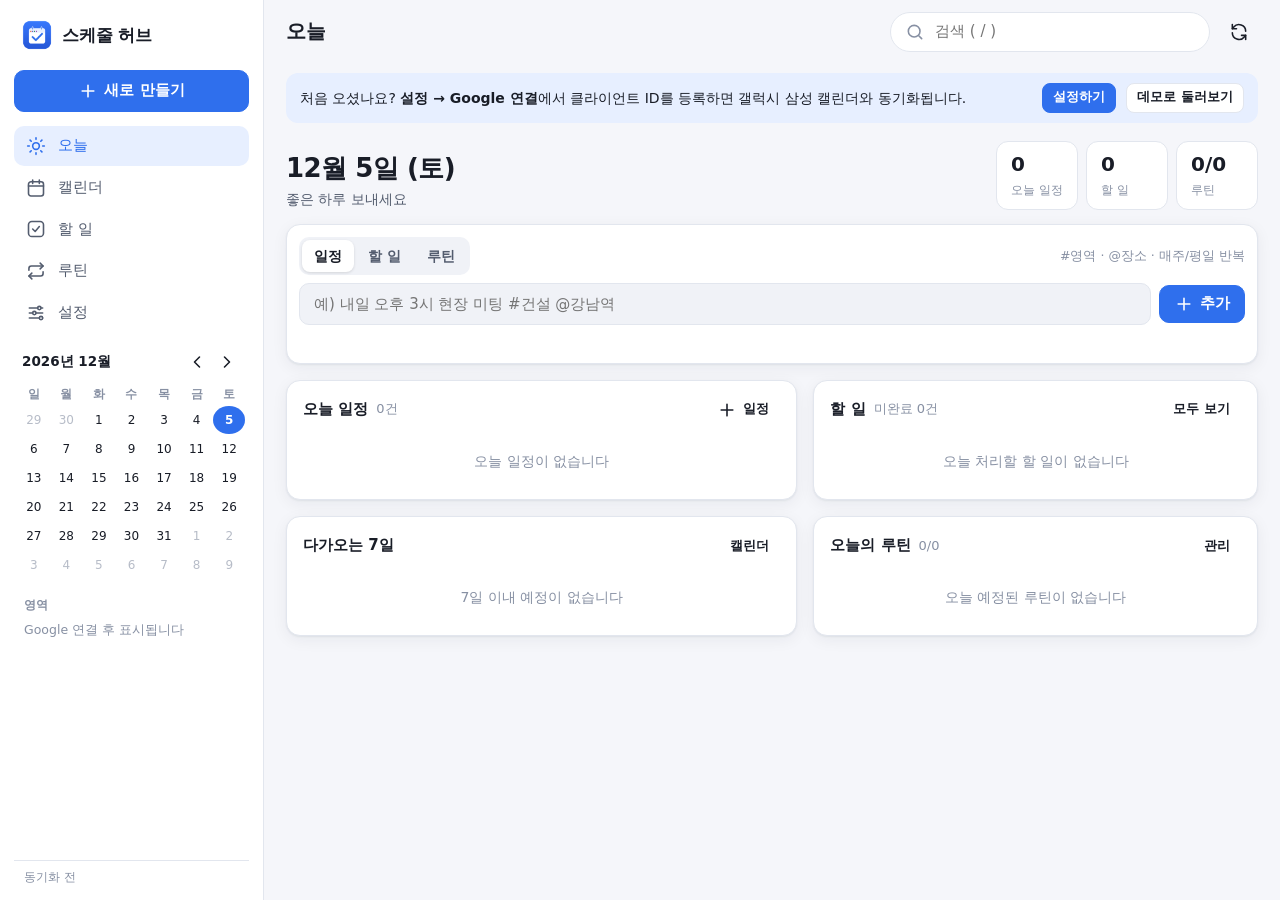
==== index.html @ 9af11b70 "Add files via upload" ====
<!doctype html>
<html lang="ko">
<head>
  <meta charset="utf-8">
  <meta name="viewport" content="width=device-width, initial-scale=1, viewport-fit=cover">
  <title>스케줄 허브</title>
  <meta name="description" content="Google 캘린더·삼성 캘린더와 동기화되는 통합 일정·할 일·루틴 관리 앱">
  <meta name="theme-color" content="#f5f6fa">
  <meta name="mobile-web-app-capable" content="yes">
  <meta name="apple-mobile-web-app-capable" content="yes">
  <meta name="apple-mobile-web-app-title" content="스케줄 허브">
  <link rel="manifest" href="manifest.webmanifest">
  <link rel="icon" type="image/png" sizes="192x192" href="icons/icon-192.png">
  <link rel="apple-touch-icon" href="icons/apple-touch-icon.png">
  <link rel="stylesheet" href="css/app.css">
  <script type="module" src="js/main.js"></script>
</head>
<body>
  <div id="app" aria-busy="true">
    <aside class="sidebar" aria-label="사이드바">
      <div class="brand"><img src="icons/icon-192.png" alt=""><span>스케줄 허브</span></div>
      <button class="btn primary" data-action="new-any" style="width:100%;min-height:42px">
        <svg class="i" viewBox="0 0 24 24" aria-hidden="true"><path d="M12 5v14M5 12h14"/></svg>새로 만들기</button>
      <nav class="nav" aria-label="메뉴"></nav>
      <div class="side-sec mini" id="mini"></div>
      <div class="side-sec"><h4>영역</h4><div class="arealist" id="area-list"></div></div>
      <div class="side-foot" id="side-status"></div>
    </aside>
    <main>
      <header class="topbar">
        <h1 id="page-title">스케줄 허브</h1>
        <span class="grow"></span>
        <label class="search"><svg class="i" viewBox="0 0 24 24" aria-hidden="true"><circle cx="11" cy="11" r="7"/><path d="m20 20-3.5-3.5"/></svg>
          <input id="top-search" type="search" placeholder="검색 ( / )" aria-label="검색"></label>
        <button class="btn ghost icon mobile-only" data-action="search-mobile" aria-label="검색" id="search-m">
          <svg class="i" viewBox="0 0 24 24" aria-hidden="true"><circle cx="11" cy="11" r="7"/><path d="m20 20-3.5-3.5"/></svg></button>
        <button class="btn ghost icon" id="sync-btn" data-action="sync-btn" aria-label="동기화"></button>
      </header>
      <div id="banner" role="status"></div>
      <section id="view" aria-live="polite">
        <div class="empty" style="padding:60px 0">불러오는 중…</div>
      </section>
    </main>
    <nav class="tabbar" aria-label="하단 메뉴"></nav>
    <button class="fab" id="fab" data-action="fab" aria-label="새로 만들기">
      <svg class="i" viewBox="0 0 24 24" aria-hidden="true"><path d="M12 5v14M5 12h14"/></svg></button>
  </div>
  <div id="modal-root"></div>
  <div id="toast-root" aria-live="assertive"></div>
  <noscript>이 앱은 JavaScript가 필요합니다.</noscript>
</body>
</html>
---- css/app.css ----
/* ───────── 스케줄 허브 — 디자인 토큰 ───────── */
:root {
  --bg: #f5f6fa;
  --surface: #ffffff;
  --surface-2: #f0f2f7;
  --surface-3: #e7eaf2;
  --text: #191d27;
  --text-2: #535c6e;
  --text-3: #8790a3;
  --line: #e2e6ee;
  --brand: #2f6fed;
  --brand-ink: #ffffff;
  --brand-weak: #e7efff;
  --danger: #d93025;
  --danger-weak: #fde8e6;
  --ok: #188038;
  --ok-weak: #e3f4e8;
  --warn: #c26401;
  --shadow: 0 1px 2px rgba(20, 28, 45, 0.06), 0 4px 16px rgba(20, 28, 45, 0.06);
  --shadow-lg: 0 10px 40px rgba(20, 28, 45, 0.18);
  --radius: 14px;
  --radius-sm: 10px;
  --sidebar: 264px;
  --tabbar: 62px;
  --safe-b: env(safe-area-inset-bottom, 0px);
  --font: 'Pretendard Variable', Pretendard, -apple-system, BlinkMacSystemFont, 'Segoe UI', 'Malgun Gothic',
    'Apple SD Gothic Neo', 'Noto Sans KR', system-ui, sans-serif;
  color-scheme: light;
}
@media (prefers-color-scheme: dark) {
  :root:not([data-theme='light']) {
    --bg: #0e1117;
    --surface: #161a22;
    --surface-2: #1d222c;
    --surface-3: #262c38;
    --text: #e7eaf1;
    --text-2: #a7afc0;
    --text-3: #747d90;
    --line: #2a303c;
    --brand: #7ea6ff;
    --brand-ink: #0d1b3a;
    --brand-weak: #1c2945;
    --danger: #ff7b6e;
    --danger-weak: #3a1f1d;
    --ok: #6fcf8c;
    --ok-weak: #18301f;
    --warn: #f0a649;
    --shadow: 0 1px 2px rgba(0, 0, 0, 0.3), 0 4px 16px rgba(0, 0, 0, 0.25);
    --shadow-lg: 0 10px 40px rgba(0, 0, 0, 0.5);
    color-scheme: dark;
  }
}
:root[data-theme='dark'] {
  --bg: #0e1117;
  --surface: #161a22;
  --surface-2: #1d222c;
  --surface-3: #262c38;
  --text: #e7eaf1;
  --text-2: #a7afc0;
  --text-3: #747d90;
  --line: #2a303c;
  --brand: #7ea6ff;
  --brand-ink: #0d1b3a;
  --brand-weak: #1c2945;
  --danger: #ff7b6e;
  --danger-weak: #3a1f1d;
  --ok: #6fcf8c;
  --ok-weak: #18301f;
  --warn: #f0a649;
  --shadow: 0 1px 2px rgba(0, 0, 0, 0.3), 0 4px 16px rgba(0, 0, 0, 0.25);
  --shadow-lg: 0 10px 40px rgba(0, 0, 0, 0.5);
  color-scheme: dark;
}

* {
  box-sizing: border-box;
}
html,
body {
  margin: 0;
  height: 100%;
}
body {
  background: var(--bg);
  color: var(--text);
  font-family: var(--font);
  font-size: 15px;
  line-height: 1.45;
  -webkit-font-smoothing: antialiased;
  -webkit-tap-highlight-color: transparent;
  overscroll-behavior-y: none;
}
button,
input,
select,
textarea {
  font: inherit;
  color: inherit;
}
a {
  color: var(--brand);
}
.sr {
  position: absolute;
  width: 1px;
  height: 1px;
  overflow: hidden;
  clip: rect(0 0 0 0);
}
svg.i {
  width: 20px;
  height: 20px;
  flex: none;
  stroke: currentColor;
  fill: none;
  stroke-width: 1.9;
  stroke-linecap: round;
  stroke-linejoin: round;
}

/* ───────── 레이아웃 ───────── */
#app {
  display: grid;
  grid-template-columns: var(--sidebar) 1fr;
  min-height: 100vh;
  min-height: 100dvh;
}
.sidebar {
  position: sticky;
  top: 0;
  height: 100vh;
  height: 100dvh;
  overflow-y: auto;
  background: var(--surface);
  border-right: 1px solid var(--line);
  padding: 18px 14px 14px;
  display: flex;
  flex-direction: column;
  gap: 14px;
}
.brand {
  display: flex;
  align-items: center;
  gap: 10px;
  padding: 2px 8px 6px;
  font-weight: 750;
  font-size: 17px;
  letter-spacing: -0.2px;
}
.brand img {
  width: 30px;
  height: 30px;
  border-radius: 8px;
}
.nav {
  display: flex;
  flex-direction: column;
  gap: 2px;
}
.nav a {
  display: flex;
  align-items: center;
  gap: 12px;
  padding: 9px 12px;
  border-radius: 10px;
  color: var(--text-2);
  text-decoration: none;
  font-weight: 560;
}
.nav a:hover {
  background: var(--surface-2);
}
.nav a.on {
  background: var(--brand-weak);
  color: var(--brand);
}
.nav .count {
  margin-left: auto;
  font-size: 12px;
  background: var(--danger);
  color: #fff;
  border-radius: 999px;
  padding: 0 7px;
  line-height: 18px;
  font-weight: 700;
}
.side-sec h4 {
  margin: 4px 10px 6px;
  font-size: 12px;
  color: var(--text-3);
  font-weight: 650;
  letter-spacing: 0.2px;
}
.side-foot {
  margin-top: auto;
  font-size: 12px;
  color: var(--text-3);
  padding: 8px 10px 0;
  border-top: 1px solid var(--line);
  display: flex;
  align-items: center;
  gap: 8px;
}

main {
  min-width: 0;
  display: flex;
  flex-direction: column;
}
.topbar {
  position: sticky;
  top: 0;
  z-index: 20;
  display: flex;
  align-items: center;
  gap: 10px;
  padding: 12px 22px;
  background: color-mix(in srgb, var(--bg) 88%, transparent);
  backdrop-filter: blur(10px);
  -webkit-backdrop-filter: blur(10px);
  border-bottom: 1px solid transparent;
}
.topbar h1 {
  font-size: 20px;
  margin: 0;
  font-weight: 750;
  letter-spacing: -0.3px;
  white-space: nowrap;
  overflow: hidden;
  text-overflow: ellipsis;
}
.topbar .grow {
  flex: 1;
}
.search {
  display: flex;
  align-items: center;
  gap: 8px;
  background: var(--surface);
  border: 1px solid var(--line);
  border-radius: 999px;
  padding: 7px 14px;
  width: min(320px, 34vw);
  color: var(--text-3);
}
.search input {
  border: 0;
  outline: 0;
  background: transparent;
  width: 100%;
  color: var(--text);
}
#view {
  padding: 6px 22px 40px;
  max-width: 1280px;
  width: 100%;
}
#banner:empty {
  display: none;
}
#banner {
  padding: 0 22px;
  max-width: 1280px;
}

/* ───────── 공통 컴포넌트 ───────── */
.btn {
  display: inline-flex;
  align-items: center;
  justify-content: center;
  gap: 6px;
  min-height: 38px;
  padding: 0 14px;
  border-radius: 10px;
  border: 1px solid var(--line);
  background: var(--surface);
  color: var(--text);
  font-weight: 600;
  cursor: pointer;
  white-space: nowrap;
  text-decoration: none;
}
.btn:hover {
  background: var(--surface-2);
}
.btn.primary {
  background: var(--brand);
  border-color: var(--brand);
  color: var(--brand-ink);
}
.btn.primary:hover {
  filter: brightness(1.06);
}
.btn.danger {
  color: var(--danger);
}
.btn.ghost {
  border-color: transparent;
  background: transparent;
}
.btn.ghost:hover {
  background: var(--surface-2);
}
.btn.sm {
  min-height: 30px;
  padding: 0 10px;
  font-size: 13px;
  border-radius: 8px;
}
.btn.icon {
  width: 38px;
  padding: 0;
}
.btn:disabled {
  opacity: 0.5;
  cursor: default;
}
.btn:focus-visible,
a:focus-visible,
input:focus-visible,
select:focus-visible,
textarea:focus-visible,
[tabindex]:focus-visible {
  outline: 2px solid var(--brand);
  outline-offset: 2px;
}
.seg {
  display: inline-flex;
  background: var(--surface-2);
  border-radius: 10px;
  padding: 3px;
  gap: 2px;
}
.seg {
  flex: none;
}
.seg button {
  white-space: nowrap;
  border: 0;
  background: transparent;
  padding: 6px 12px;
  border-radius: 8px;
  font-weight: 600;
  color: var(--text-2);
  cursor: pointer;
  font-size: 14px;
}
.seg button.on {
  background: var(--surface);
  color: var(--text);
  box-shadow: 0 1px 3px rgba(0, 0, 0, 0.12);
}
.card {
  background: var(--surface);
  border: 1px solid var(--line);
  border-radius: var(--radius);
  box-shadow: var(--shadow);
}
.card > header {
  display: flex;
  align-items: center;
  gap: 8px;
  padding: 14px 16px 6px;
}
.card > header h3 {
  margin: 0;
  font-size: 15px;
  font-weight: 700;
}
.card > header .sub {
  color: var(--text-3);
  font-size: 13px;
}
.card > header .end {
  margin-left: auto;
}
.card .body {
  padding: 6px 16px 14px;
}
.empty {
  color: var(--text-3);
  font-size: 14px;
  padding: 14px 2px;
  text-align: center;
}
.chip {
  display: inline-flex;
  align-items: center;
  gap: 5px;
  font-size: 12px;
  padding: 2px 8px;
  border-radius: 999px;
  background: var(--surface-2);
  color: var(--text-2);
  white-space: nowrap;
  font-weight: 560;
}
.dot {
  width: 9px;
  height: 9px;
  border-radius: 50%;
  flex: none;
  display: inline-block;
}
.muted {
  color: var(--text-3);
}
.danger-t {
  color: var(--danger);
}
.ok-t {
  color: var(--ok);
}
.row {
  display: flex;
  align-items: center;
  gap: 8px;
}
.wrap {
  flex-wrap: wrap;
}
.grid2 {
  display: grid;
  grid-template-columns: 1.15fr 1fr;
  gap: 16px;
  align-items: start;
}
.stack {
  display: flex;
  flex-direction: column;
  gap: 16px;
}

/* 배너 */
.notice {
  display: flex;
  align-items: center;
  gap: 10px;
  padding: 10px 14px;
  border-radius: 12px;
  margin: 8px 0 4px;
  background: var(--brand-weak);
  color: var(--text);
  font-size: 14px;
  flex-wrap: wrap;
}
.notice.warn {
  background: #fff4e0;
}
.notice.err {
  background: var(--danger-weak);
}
:root[data-theme='dark'] .notice.warn {
  background: #3a2c12;
}
@media (prefers-color-scheme: dark) {
  :root:not([data-theme='light']) .notice.warn {
    background: #3a2c12;
  }
}
.notice .grow {
  flex: 1;
  min-width: 160px;
}

/* 빠른 입력 */
.quick {
  padding: 12px;
  display: flex;
  flex-direction: column;
  gap: 8px;
}
.quick .bar {
  display: flex;
  gap: 8px;
  align-items: center;
}
.quick input {
  flex: 1;
  min-width: 0;
  height: 42px;
  border-radius: 10px;
  border: 1px solid var(--line);
  background: var(--surface-2);
  padding: 0 14px;
  outline: none;
}
.quick input:focus {
  border-color: var(--brand);
  background: var(--surface);
}
.quick .preview {
  font-size: 13px;
  color: var(--text-2);
  min-height: 18px;
  padding-left: 4px;
}
.quick .preview b {
  color: var(--brand);
  font-weight: 650;
}

/* 오늘 화면 */
.hello {
  display: flex;
  align-items: flex-end;
  justify-content: space-between;
  gap: 12px;
  margin: 8px 0 14px;
  flex-wrap: wrap;
}
.hello .date {
  font-size: 26px;
  font-weight: 780;
  letter-spacing: -0.5px;
}
.hello .sum {
  color: var(--text-2);
  font-size: 14px;
  margin-top: 2px;
}
.stats {
  display: flex;
  gap: 8px;
}
.stat {
  background: var(--surface);
  border: 1px solid var(--line);
  border-radius: 12px;
  padding: 8px 14px;
  min-width: 82px;
}
.stat b {
  display: block;
  font-size: 20px;
  font-weight: 760;
}
.stat span {
  font-size: 12px;
  color: var(--text-3);
}
.stat.alert b {
  color: var(--danger);
}

/* 일정 목록 아이템 */
.ev {
  display: flex;
  gap: 12px;
  padding: 9px 6px;
  border-radius: 10px;
  cursor: pointer;
  align-items: stretch;
}
.ev:hover {
  background: var(--surface-2);
}
.ev .t {
  width: 92px;
  flex: none;
  font-size: 13px;
  color: var(--text-2);
  font-variant-numeric: tabular-nums;
  padding-top: 1px;
}
.ev .bar {
  width: 4px;
  border-radius: 4px;
  flex: none;
}
.ev .c {
  min-width: 0;
  flex: 1;
}
.ev .title {
  font-weight: 620;
  overflow: hidden;
  text-overflow: ellipsis;
}
.ev .meta {
  font-size: 12.5px;
  color: var(--text-3);
  display: flex;
  gap: 8px;
  flex-wrap: wrap;
  margin-top: 1px;
}
.ev.past {
  opacity: 0.55;
}
.ev.pending .title::after,
.task.pending .title::after {
  content: '동기화 대기';
  font-size: 11px;
  color: var(--warn);
  margin-left: 8px;
  font-weight: 600;
}
.nowline {
  display: flex;
  align-items: center;
  gap: 8px;
  color: var(--danger);
  font-size: 12px;
  font-weight: 700;
  margin: 2px 6px;
}
.nowline::after {
  content: '';
  flex: 1;
  height: 2px;
  background: var(--danger);
  border-radius: 2px;
}
.day-h {
  font-size: 13px;
  font-weight: 700;
  color: var(--text-2);
  margin: 12px 6px 2px;
  display: flex;
  gap: 8px;
  align-items: baseline;
}
.day-h .muted {
  font-weight: 500;
}

/* 할 일 */
.task {
  display: flex;
  gap: 10px;
  padding: 9px 6px;
  border-radius: 10px;
  align-items: flex-start;
  cursor: pointer;
}
.task:hover {
  background: var(--surface-2);
}
.task.sub {
  padding-left: 30px;
}
.chk {
  width: 22px;
  height: 22px;
  border-radius: 50%;
  border: 2px solid var(--text-3);
  background: transparent;
  flex: none;
  cursor: pointer;
  display: grid;
  place-items: center;
  margin-top: 1px;
  padding: 0;
}
.chk:hover {
  border-color: var(--brand);
}
.chk.on {
  background: var(--ok);
  border-color: var(--ok);
}
.chk.on::after {
  content: '';
  width: 6px;
  height: 11px;
  border: solid #fff;
  border-width: 0 2.5px 2.5px 0;
  transform: rotate(45deg) translate(-1px, -1px);
}
.task .c {
  flex: 1;
  min-width: 0;
}
.task .title {
  font-weight: 560;
  word-break: break-word;
}
.task.done .title {
  text-decoration: line-through;
  color: var(--text-3);
}
.task .meta {
  font-size: 12.5px;
  color: var(--text-3);
  display: flex;
  gap: 8px;
  flex-wrap: wrap;
  margin-top: 2px;
  align-items: center;
}
.flag {
  color: var(--danger);
  font-weight: 700;
  font-size: 12px;
}
.group-h {
  display: flex;
  align-items: center;
  gap: 8px;
  font-size: 13px;
  font-weight: 700;
  color: var(--text-2);
  margin: 16px 6px 4px;
}
.group-h .n {
  color: var(--text-3);
  font-weight: 600;
}

/* 루틴 */
.rt {
  display: grid;
  grid-template-columns: auto 1fr auto;
  gap: 12px;
  align-items: center;
  padding: 12px 6px;
  border-bottom: 1px solid var(--line);
}
.rt:last-child {
  border-bottom: 0;
}
.rt .title {
  font-weight: 650;
}
.rt .meta {
  font-size: 12.5px;
  color: var(--text-3);
}
.strip {
  display: flex;
  gap: 4px;
  margin-top: 6px;
}
.strip i {
  width: 14px;
  height: 14px;
  border-radius: 4px;
  background: var(--surface-3);
  display: block;
}
.strip i.done {
  background: var(--ok);
}
.strip i.miss {
  background: transparent;
  border: 1.5px solid var(--danger);
  opacity: 0.6;
}
.strip i.today {
  outline: 2px solid var(--brand);
  outline-offset: 1px;
}
.streak {
  text-align: right;
  font-size: 12px;
  color: var(--text-3);
  min-width: 64px;
}
.streak b {
  display: block;
  font-size: 18px;
  color: var(--text);
}
.progress {
  height: 6px;
  border-radius: 6px;
  background: var(--surface-3);
  overflow: hidden;
}
.progress > i {
  display: block;
  height: 100%;
  background: var(--ok);
  border-radius: 6px;
}

/* ───────── 캘린더 ───────── */
.cal-tools {
  display: flex;
  align-items: center;
  gap: 8px;
  margin: 6px 0 12px;
  flex-wrap: wrap;
}
.cal-tools h2 {
  font-size: 19px;
  margin: 0 6px;
  font-weight: 740;
  letter-spacing: -0.3px;
  min-width: 128px;
}
.cal-tools .grow {
  flex: 1;
}
.month {
  display: grid;
  grid-template-columns: repeat(7, minmax(0, 1fr));
  background: var(--surface);
  border: 1px solid var(--line);
  border-radius: var(--radius);
  overflow: hidden;
  box-shadow: var(--shadow);
}
.month .wd {
  text-align: center;
  font-size: 12px;
  font-weight: 700;
  color: var(--text-3);
  padding: 8px 0;
  border-bottom: 1px solid var(--line);
}
.month .wd.sun,
.mcell.sun .num,
.mcell.hol .num {
  color: var(--danger);
}
.month .wd.sat,
.mcell.sat .num {
  color: #3b6fd8;
}
.mcell {
  min-height: 112px;
  border-right: 1px solid var(--line);
  border-bottom: 1px solid var(--line);
  padding: 4px 4px 6px;
  cursor: pointer;
  min-width: 0;
  display: flex;
  flex-direction: column;
  gap: 2px;
}
.mcell:nth-child(7n) {
  border-right: 0;
}
.mcell.other {
  background: var(--surface-2);
}
.mcell.other .num {
  opacity: 0.45;
}
.mcell.sel {
  background: var(--brand-weak);
}
.mcell .num {
  font-size: 13px;
  font-weight: 650;
  width: 26px;
  height: 26px;
  display: grid;
  place-items: center;
  border-radius: 50%;
  font-variant-numeric: tabular-nums;
}
.mcell.today .num {
  background: var(--brand);
  color: var(--brand-ink) !important;
}
.mcell .hname {
  font-size: 10.5px;
  color: var(--danger);
  overflow: hidden;
  white-space: nowrap;
  text-overflow: ellipsis;
  padding: 0 3px;
}
.mchip {
  font-size: 12px;
  line-height: 18px;
  padding: 0 6px;
  border-radius: 5px;
  overflow: hidden;
  white-space: nowrap;
  text-overflow: ellipsis;
  display: flex;
  align-items: center;
  gap: 4px;
}
.mchip.allday {
  color: #fff;
  font-weight: 600;
}
.mchip.timed .dot {
  width: 7px;
  height: 7px;
}
.mchip.timed span.tm {
  color: var(--text-3);
  font-size: 11px;
  font-variant-numeric: tabular-nums;
}
.mchip:hover {
  filter: brightness(0.96);
  background: var(--surface-2);
}
.mchip.allday:hover {
  background: inherit;
}
.more {
  font-size: 11.5px;
  color: var(--text-3);
  padding: 0 6px;
  font-weight: 600;
}
.mdots {
  display: none;
}

.timegrid {
  background: var(--surface);
  border: 1px solid var(--line);
  border-radius: var(--radius);
  box-shadow: var(--shadow);
  overflow: hidden;
}
.tg-head,
.tg-allday {
  display: grid;
  border-bottom: 1px solid var(--line);
}
.tg-head > div {
  text-align: center;
  padding: 8px 0 6px;
  font-size: 12px;
  color: var(--text-3);
  font-weight: 650;
  cursor: pointer;
}
.tg-head .dn {
  display: block;
  font-size: 20px;
  color: var(--text);
  font-weight: 700;
  margin-top: 2px;
}
.tg-head .today .dn {
  color: var(--brand);
}
.tg-allday > div {
  border-left: 1px solid var(--line);
  padding: 3px;
  min-height: 28px;
  display: flex;
  flex-direction: column;
  gap: 2px;
  min-width: 0;
}
.tg-allday > div:first-child {
  border-left: 0;
  font-size: 11px;
  color: var(--text-3);
  display: grid;
  place-items: center;
}
.tg-scroll {
  overflow-y: auto;
  max-height: calc(100vh - 250px);
  max-height: calc(100dvh - 250px);
  position: relative;
}
.tg-body {
  display: grid;
  position: relative;
}
.tg-hours div {
  height: 48px;
  font-size: 11px;
  color: var(--text-3);
  text-align: right;
  padding-right: 6px;
  transform: translateY(-7px);
  font-variant-numeric: tabular-nums;
}
.tg-col {
  position: relative;
  border-left: 1px solid var(--line);
  background-image: linear-gradient(to bottom, var(--line) 1px, transparent 1px);
  background-size: 100% 48px;
  cursor: cell;
}
.tg-col.today {
  background-color: color-mix(in srgb, var(--brand-weak) 45%, transparent);
}
.tg-ev {
  position: absolute;
  border-radius: 6px;
  padding: 3px 6px;
  font-size: 12px;
  line-height: 1.25;
  overflow: hidden;
  color: #fff;
  cursor: pointer;
  border: 1px solid rgba(255, 255, 255, 0.5);
  box-shadow: 0 1px 2px rgba(0, 0, 0, 0.12);
}
.tg-ev b {
  font-weight: 650;
  display: block;
  overflow: hidden;
  text-overflow: ellipsis;
}
.tg-ev span {
  opacity: 0.9;
  font-size: 11px;
}
.tg-now {
  position: absolute;
  left: 0;
  right: 0;
  height: 2px;
  background: var(--danger);
  z-index: 3;
  pointer-events: none;
}
.tg-now::before {
  content: '';
  position: absolute;
  left: -5px;
  top: -4px;
  width: 10px;
  height: 10px;
  border-radius: 50%;
  background: var(--danger);
}
.day-panel {
  margin-top: 16px;
}

/* 미니 달력 */
.mini {
  padding: 0 4px;
}
.mini .mh {
  display: flex;
  align-items: center;
  justify-content: space-between;
  font-weight: 700;
  font-size: 13.5px;
  padding: 0 4px 6px;
}
.mini .mg {
  display: grid;
  grid-template-columns: repeat(7, 1fr);
  text-align: center;
  font-size: 11.5px;
  gap: 1px;
}
.mini .mg span {
  color: var(--text-3);
  font-weight: 650;
  padding: 3px 0;
}
.mini .mg button {
  border: 0;
  background: transparent;
  height: 28px;
  border-radius: 50%;
  cursor: pointer;
  font-size: 12px;
  position: relative;
  font-variant-numeric: tabular-nums;
}
.mini .mg button:hover {
  background: var(--surface-2);
}
.mini .mg button.o {
  color: var(--text-3);
  opacity: 0.6;
}
.mini .mg button.td {
  background: var(--brand);
  color: var(--brand-ink);
  font-weight: 700;
}
.mini .mg button.has::after {
  content: '';
  position: absolute;
  bottom: 3px;
  left: 50%;
  width: 4px;
  height: 4px;
  margin-left: -2px;
  border-radius: 50%;
  background: var(--brand);
}
.mini .mg button.td.has::after {
  background: var(--brand-ink);
}
.arealist label {
  display: flex;
  align-items: center;
  gap: 10px;
  padding: 6px 10px;
  border-radius: 8px;
  cursor: pointer;
  font-size: 14px;
}
.arealist label:hover {
  background: var(--surface-2);
}
.arealist input {
  display: none;
}
.arealist .box {
  width: 16px;
  height: 16px;
  border-radius: 4px;
  border: 2px solid;
  flex: none;
  display: grid;
  place-items: center;
}
.arealist .box.on::after {
  content: '';
  width: 4px;
  height: 8px;
  border: solid #fff;
  border-width: 0 2px 2px 0;
  transform: rotate(45deg) translate(-1px, -1px);
}
.arealist .nm {
  overflow: hidden;
  text-overflow: ellipsis;
  white-space: nowrap;
}

/* ───────── 모달 / 시트 ───────── */
.overlay {
  position: fixed;
  inset: 0;
  background: rgba(12, 16, 26, 0.45);
  z-index: 100;
  display: grid;
  place-items: center;
  padding: 20px;
  animation: fade 0.15s ease;
}
.dialog {
  background: var(--surface);
  border-radius: 18px;
  width: min(560px, 100%);
  max-height: min(88vh, 860px);
  overflow: auto;
  box-shadow: var(--shadow-lg);
  animation: pop 0.18s ease;
}
.dialog header {
  display: flex;
  align-items: center;
  gap: 8px;
  padding: 16px 18px 6px;
  position: sticky;
  top: 0;
  background: var(--surface);
  z-index: 2;
}
.dialog header h3 {
  margin: 0;
  font-size: 17px;
  flex: 1;
}
.dialog .content {
  padding: 8px 18px 6px;
  display: flex;
  flex-direction: column;
  gap: 14px;
}
.dialog footer {
  display: flex;
  gap: 8px;
  padding: 14px 18px 18px;
  position: sticky;
  bottom: 0;
  background: var(--surface);
  border-top: 1px solid var(--line);
}
.dialog footer .grow {
  flex: 1;
}
@keyframes fade {
  from {
    opacity: 0;
  }
}
@keyframes pop {
  from {
    transform: translateY(8px) scale(0.98);
    opacity: 0;
  }
}
@keyframes up {
  from {
    transform: translateY(40px);
    opacity: 0.4;
  }
}
.field {
  display: flex;
  flex-direction: column;
  gap: 6px;
}
.field > label,
.field > .lbl {
  font-size: 12.5px;
  font-weight: 650;
  color: var(--text-2);
}
.field input[type='text'],
.field input[type='date'],
.field input[type='time'],
.field input[type='search'],
.field select,
.field textarea,
input.inp,
select.inp {
  height: 42px;
  border-radius: 10px;
  border: 1px solid var(--line);
  background: var(--surface-2);
  padding: 0 12px;
  outline: none;
  width: 100%;
  min-width: 0;
}
.field textarea {
  height: auto;
  min-height: 76px;
  padding: 10px 12px;
  resize: vertical;
}
.field input:focus,
.field select:focus,
.field textarea:focus,
input.inp:focus {
  border-color: var(--brand);
  background: var(--surface);
}
.field .title-input {
  font-size: 18px;
  font-weight: 650;
  height: 48px;
}
.two {
  display: grid;
  grid-template-columns: 1fr 1fr;
  gap: 10px;
}
.switch {
  display: inline-flex;
  align-items: center;
  gap: 10px;
  cursor: pointer;
  font-weight: 600;
  font-size: 14px;
}
.switch input {
  display: none;
}
.switch i {
  width: 40px;
  height: 24px;
  border-radius: 999px;
  background: var(--surface-3);
  position: relative;
  transition: background 0.15s;
  flex: none;
}
.switch i::after {
  content: '';
  position: absolute;
  top: 3px;
  left: 3px;
  width: 18px;
  height: 18px;
  border-radius: 50%;
  background: #fff;
  box-shadow: 0 1px 2px rgba(0, 0, 0, 0.3);
  transition: left 0.15s;
}
.switch input:checked + i {
  background: var(--brand);
}
.switch input:checked + i::after {
  left: 19px;
}
.areas-pick {
  display: flex;
  flex-wrap: wrap;
  gap: 6px;
}
.areas-pick button,
.days-pick button,
.prio-pick button {
  border: 1px solid var(--line);
  background: var(--surface);
  border-radius: 999px;
  padding: 6px 12px;
  display: inline-flex;
  align-items: center;
  gap: 6px;
  cursor: pointer;
  font-weight: 560;
  font-size: 13.5px;
}
.areas-pick button.on,
.prio-pick button.on {
  border-color: var(--brand);
  background: var(--brand-weak);
  color: var(--brand);
}
.days-pick {
  display: flex;
  gap: 6px;
  flex-wrap: wrap;
}
.days-pick button {
  width: 40px;
  height: 40px;
  padding: 0;
  justify-content: center;
}
.days-pick button.on {
  background: var(--brand);
  border-color: var(--brand);
  color: var(--brand-ink);
}
.hint {
  font-size: 12.5px;
  color: var(--text-3);
}
.scope-ask {
  display: flex;
  flex-direction: column;
  gap: 8px;
}

/* 토스트 */
#toast-root {
  position: fixed;
  left: 50%;
  bottom: 24px;
  transform: translateX(-50%);
  z-index: 200;
  display: flex;
  flex-direction: column;
  gap: 8px;
  align-items: center;
  pointer-events: none;
  width: min(92vw, 460px);
}
.toast {
  background: #20242e;
  color: #fff;
  padding: 10px 16px;
  border-radius: 12px;
  font-size: 14px;
  box-shadow: var(--shadow-lg);
  animation: pop 0.2s ease;
  pointer-events: auto;
  display: flex;
  gap: 12px;
  align-items: center;
}
.toast.error {
  background: #b3261e;
}
.toast button {
  background: transparent;
  border: 0;
  color: #9ec1ff;
  font-weight: 700;
  cursor: pointer;
}

/* 설정 */
.settings {
  display: grid;
  grid-template-columns: repeat(auto-fit, minmax(340px, 1fr));
  gap: 16px;
  align-items: start;
}
.kv {
  display: flex;
  align-items: center;
  justify-content: space-between;
  gap: 10px;
  padding: 10px 0;
  border-bottom: 1px solid var(--line);
  font-size: 14px;
}
.kv:last-child {
  border-bottom: 0;
}
.kv .k {
  color: var(--text-2);
}
.code {
  font-family: ui-monospace, 'Cascadia Code', Consolas, monospace;
  font-size: 12.5px;
  background: var(--surface-2);
  padding: 8px 10px;
  border-radius: 8px;
  word-break: break-all;
  flex: 1;
  min-width: 0;
}
.steps {
  margin: 4px 0 0;
  padding-left: 20px;
  font-size: 14px;
  color: var(--text-2);
}
.steps li {
  margin: 6px 0;
}
.steps b {
  color: var(--text);
}
.status-pill {
  display: inline-flex;
  align-items: center;
  gap: 6px;
  font-size: 12.5px;
  font-weight: 650;
  padding: 3px 10px;
  border-radius: 999px;
  background: var(--surface-2);
  color: var(--text-2);
}
.status-pill.ok {
  background: var(--ok-weak);
  color: var(--ok);
}
.status-pill.bad {
  background: var(--danger-weak);
  color: var(--danger);
}
.spin {
  animation: spin 1s linear infinite;
}
@keyframes spin {
  to {
    transform: rotate(360deg);
  }
}

/* 하단 탭 (모바일) */
.mobile-only {
  display: none;
}
.tabbar {
  display: none;
}
.fab {
  display: none;
}

/* ───────── 반응형: 태블릿 이하 ───────── */
@media (max-width: 1100px) {
  .grid2 {
    grid-template-columns: 1fr;
  }
  .grid2 > .stack {
    display: contents;
  }
  .grid2 .o1 {
    order: 1;
  }
  .grid2 .o2 {
    order: 2;
  }
  .grid2 .o3 {
    order: 3;
  }
  .grid2 .o4 {
    order: 4;
  }
}
@media (max-width: 900px) {
  #app {
    grid-template-columns: 1fr;
  }
  .sidebar {
    display: none;
  }
  .topbar {
    padding: 10px 16px;
    padding-top: max(10px, env(safe-area-inset-top));
  }
  .topbar h1 {
    font-size: 19px;
  }
  .search {
    display: none;
  }
  .mobile-only {
    display: inline-flex;
  }
  #view {
    padding: 4px 16px calc(var(--tabbar) + var(--safe-b) + 84px);
  }
  #banner {
    padding: 0 16px;
  }
  .tabbar {
    display: grid;
    grid-template-columns: repeat(5, 1fr);
    position: fixed;
    left: 0;
    right: 0;
    bottom: 0;
    height: calc(var(--tabbar) + var(--safe-b));
    padding-bottom: var(--safe-b);
    background: color-mix(in srgb, var(--surface) 94%, transparent);
    backdrop-filter: blur(12px);
    -webkit-backdrop-filter: blur(12px);
    border-top: 1px solid var(--line);
    z-index: 40;
  }
  .tabbar a {
    display: flex;
    flex-direction: column;
    align-items: center;
    justify-content: center;
    gap: 3px;
    font-size: 11px;
    color: var(--text-3);
    text-decoration: none;
    font-weight: 600;
    position: relative;
  }
  .tabbar a.on {
    color: var(--brand);
  }
  .tabbar a .count {
    position: absolute;
    top: 6px;
    left: calc(50% + 6px);
    font-size: 10px;
    background: var(--danger);
    color: #fff;
    border-radius: 999px;
    padding: 0 5px;
    line-height: 15px;
    font-weight: 700;
  }
  .fab {
    display: grid;
    place-items: center;
    position: fixed;
    right: 18px;
    bottom: calc(var(--tabbar) + var(--safe-b) + 16px);
    width: 56px;
    height: 56px;
    border-radius: 18px;
    background: var(--brand);
    color: var(--brand-ink);
    border: 0;
    box-shadow: 0 6px 20px rgba(47, 111, 237, 0.4);
    z-index: 41;
    cursor: pointer;
  }
  .fab svg.i {
    width: 26px;
    height: 26px;
    stroke-width: 2.2;
  }
  .hello .date {
    font-size: 22px;
  }
  .stats {
    width: 100%;
  }
  .stat {
    flex: 1;
    min-width: 0;
    padding: 8px 10px;
  }
  .ev .t {
    width: 74px;
    font-size: 12.5px;
  }
  .mcell {
    min-height: 64px;
    padding: 2px 2px 4px;
  }
  .mcell .num {
    width: 24px;
    height: 24px;
    font-size: 12.5px;
    margin: 0 auto;
  }
  .mcell .hname {
    display: none;
  }
  .mchip {
    font-size: 10.5px;
    line-height: 15px;
    padding: 0 3px;
    border-radius: 3px;
  }
  .mchip.timed .dot,
  .mchip.timed .tm {
    display: none;
  }
  .mchip.timed {
    background: var(--surface-2);
  }
  .tg-head .dn {
    font-size: 16px;
  }
  .tg-ev {
    padding: 2px 3px;
    font-size: 10.5px;
  }
  .tg-ev span {
    display: none;
  }
  .tg-scroll {
    max-height: calc(100dvh - 300px);
  }
  .cal-tools h2 {
    font-size: 17px;
    min-width: 0;
  }
  .settings {
    grid-template-columns: 1fr;
  }
  /* 모달 → 바텀시트 */
  .overlay {
    place-items: end stretch;
    padding: 0;
  }
  .dialog {
    width: 100%;
    max-height: 92dvh;
    border-radius: 20px 20px 0 0;
    animation: up 0.2s ease;
  }
  .dialog footer {
    padding-bottom: calc(14px + var(--safe-b));
  }
  #toast-root {
    bottom: calc(var(--tabbar) + var(--safe-b) + 84px);
  }
}
@media (max-width: 520px) {
  .quick .bar > .hint {
    display: none;
  }
}
@media (max-width: 380px) {
  .two {
    grid-template-columns: 1fr;
  }
  .seg button {
    padding: 6px 9px;
  }
}
@media (display-mode: standalone) {
  .topbar {
    -webkit-app-region: no-drag;
  }
}
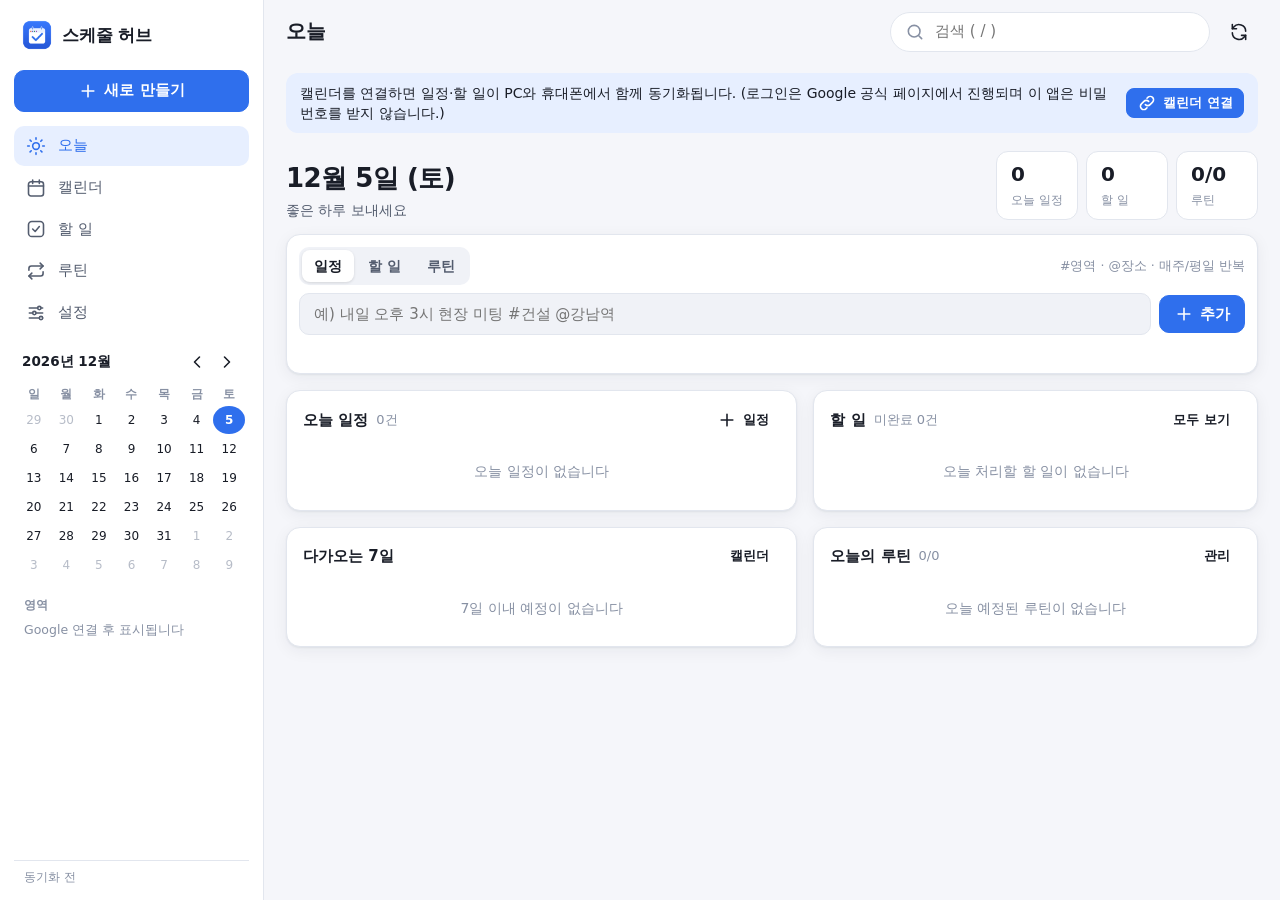
==== commit aa8c0048: "feat: load event completion UI" ====
--- a/index.html
+++ b/index.html
@@ -14,6 +14,7 @@
   <link rel="apple-touch-icon" href="icons/apple-touch-icon.png">
   <link rel="stylesheet" href="css/app.css">
   <script type="module" src="js/main.js"></script>
+  <script type="module" src="js/event-complete.js"></script>
 </head>
 <body>
   <div id="app" aria-busy="true">
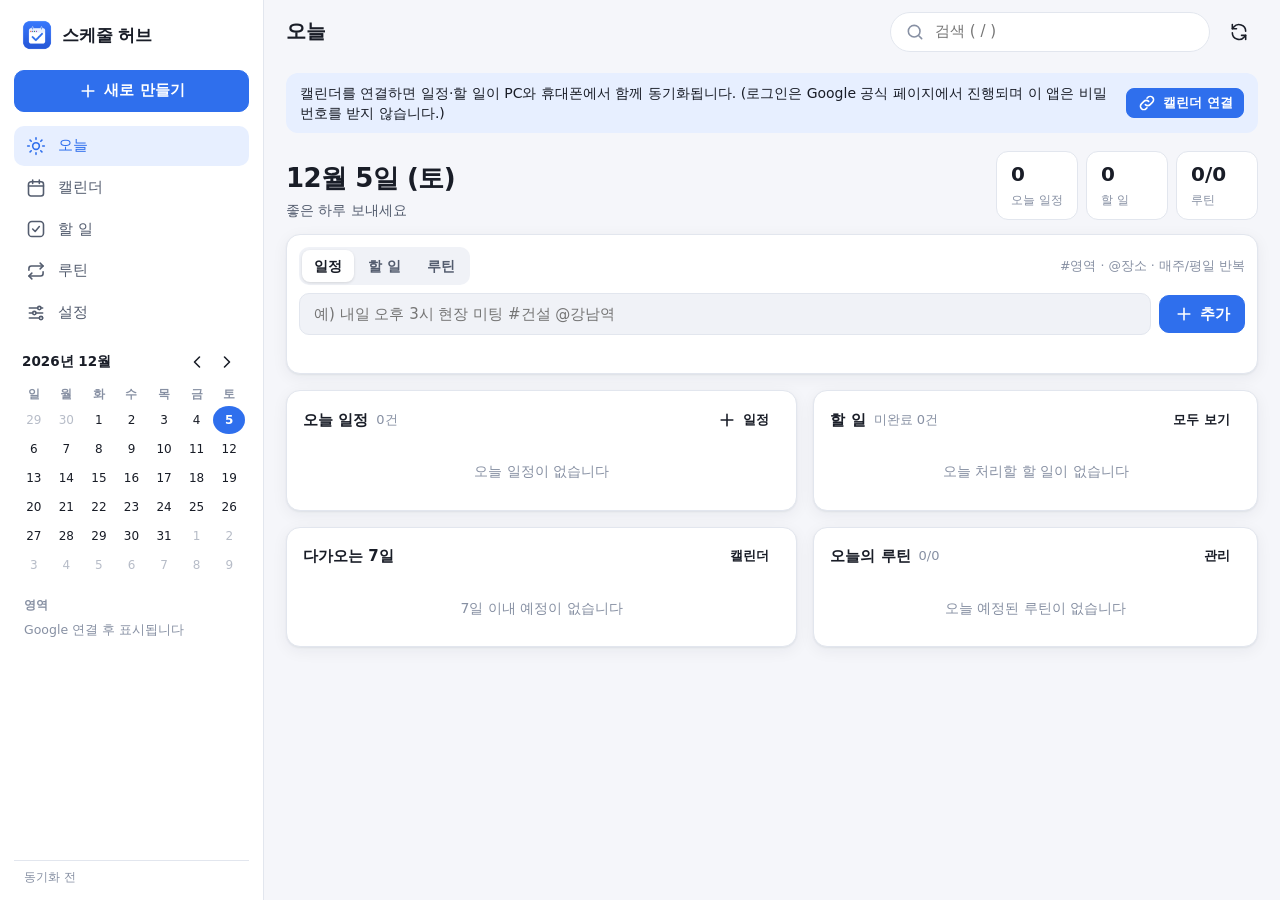
==== commit 852b1505: "feat: support horizontal month swipes without interfering with taps or vertical scrolling" ====
--- a/index.html
+++ b/index.html
@@ -13,8 +13,10 @@
   <link rel="icon" type="image/png" sizes="192x192" href="icons/icon-192.png">
   <link rel="apple-touch-icon" href="icons/apple-touch-icon.png">
   <link rel="stylesheet" href="css/app.css">
+  <link rel="stylesheet" href="css/calendar-swipe.css">
   <script type="module" src="js/main.js"></script>
   <script type="module" src="js/event-complete.js"></script>
+  <script type="module" src="js/calendar-swipe.js"></script>
 </head>
 <body>
   <div id="app" aria-busy="true">
--- a/css/calendar-swipe.css
+++ b/css/calendar-swipe.css
@@ -0,0 +1,4 @@
+/* 가로 터치만 앱에서 처리하고 세로 스크롤·두 손가락 확대는 브라우저에 맡긴다. */
+#view .month {
+  touch-action: pan-y pinch-zoom;
+}
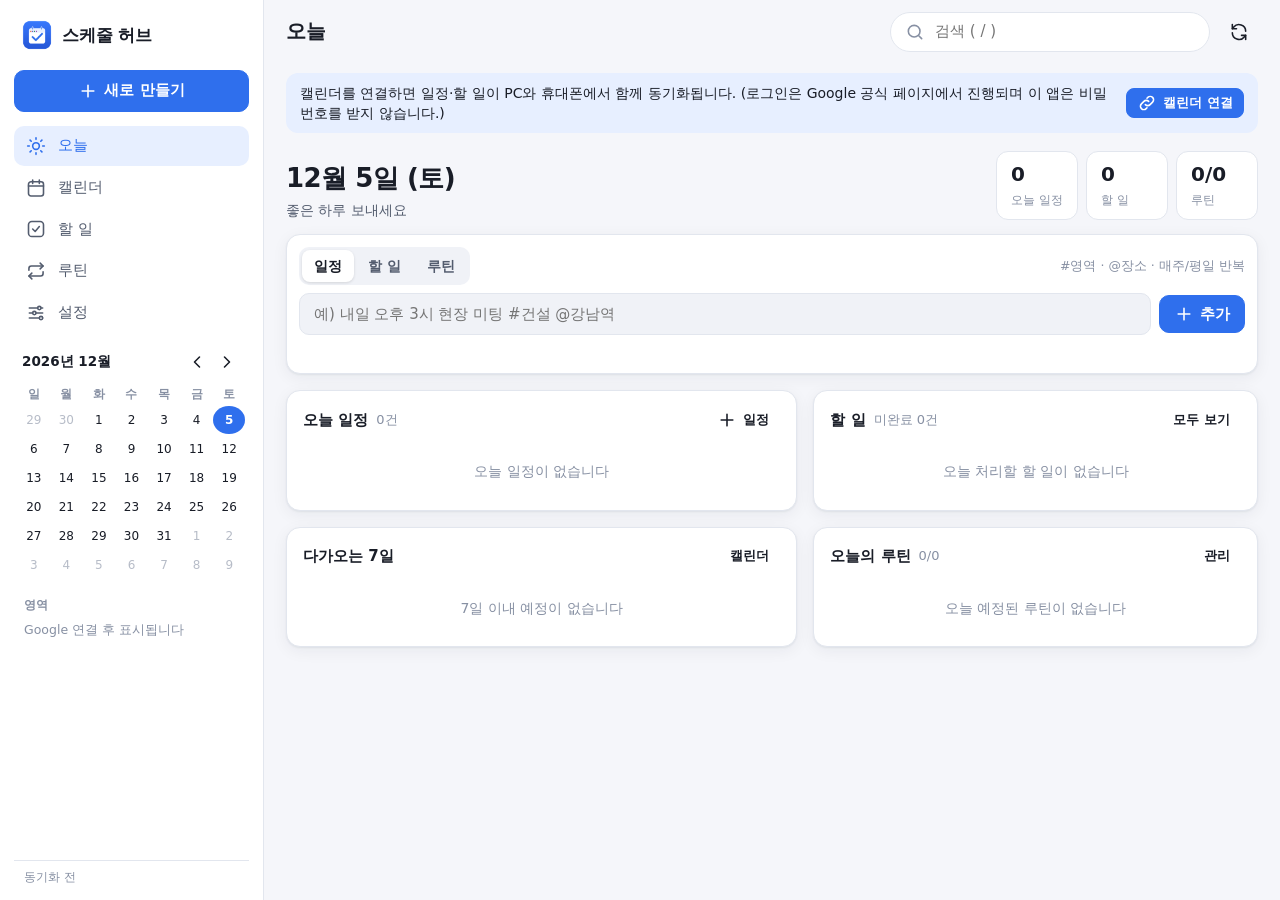
==== commit 497ebc19: "fix: refresh stale app shell and expose swipe release/version recovery Keep left=previous and right=" ====
--- a/index.html
+++ b/index.html
@@ -4,6 +4,7 @@
   <meta charset="utf-8">
   <meta name="viewport" content="width=device-width, initial-scale=1, viewport-fit=cover">
   <title>스케줄 허브</title>
+  <meta name="schedule-hub-release" content="1.0.8">
   <meta name="description" content="Google 캘린더·삼성 캘린더와 동기화되는 통합 일정·할 일·루틴 관리 앱">
   <meta name="theme-color" content="#f5f6fa">
   <meta name="mobile-web-app-capable" content="yes">
@@ -13,10 +14,10 @@
   <link rel="icon" type="image/png" sizes="192x192" href="icons/icon-192.png">
   <link rel="apple-touch-icon" href="icons/apple-touch-icon.png">
   <link rel="stylesheet" href="css/app.css">
-  <link rel="stylesheet" href="css/calendar-swipe.css">
+  <link rel="stylesheet" href="css/calendar-swipe.css?v=1.0.8">
   <script type="module" src="js/main.js"></script>
   <script type="module" src="js/event-complete.js"></script>
-  <script type="module" src="js/calendar-swipe.js"></script>
+  <script type="module" src="js/calendar-swipe.js?v=1.0.8"></script>
 </head>
 <body>
   <div id="app" aria-busy="true">
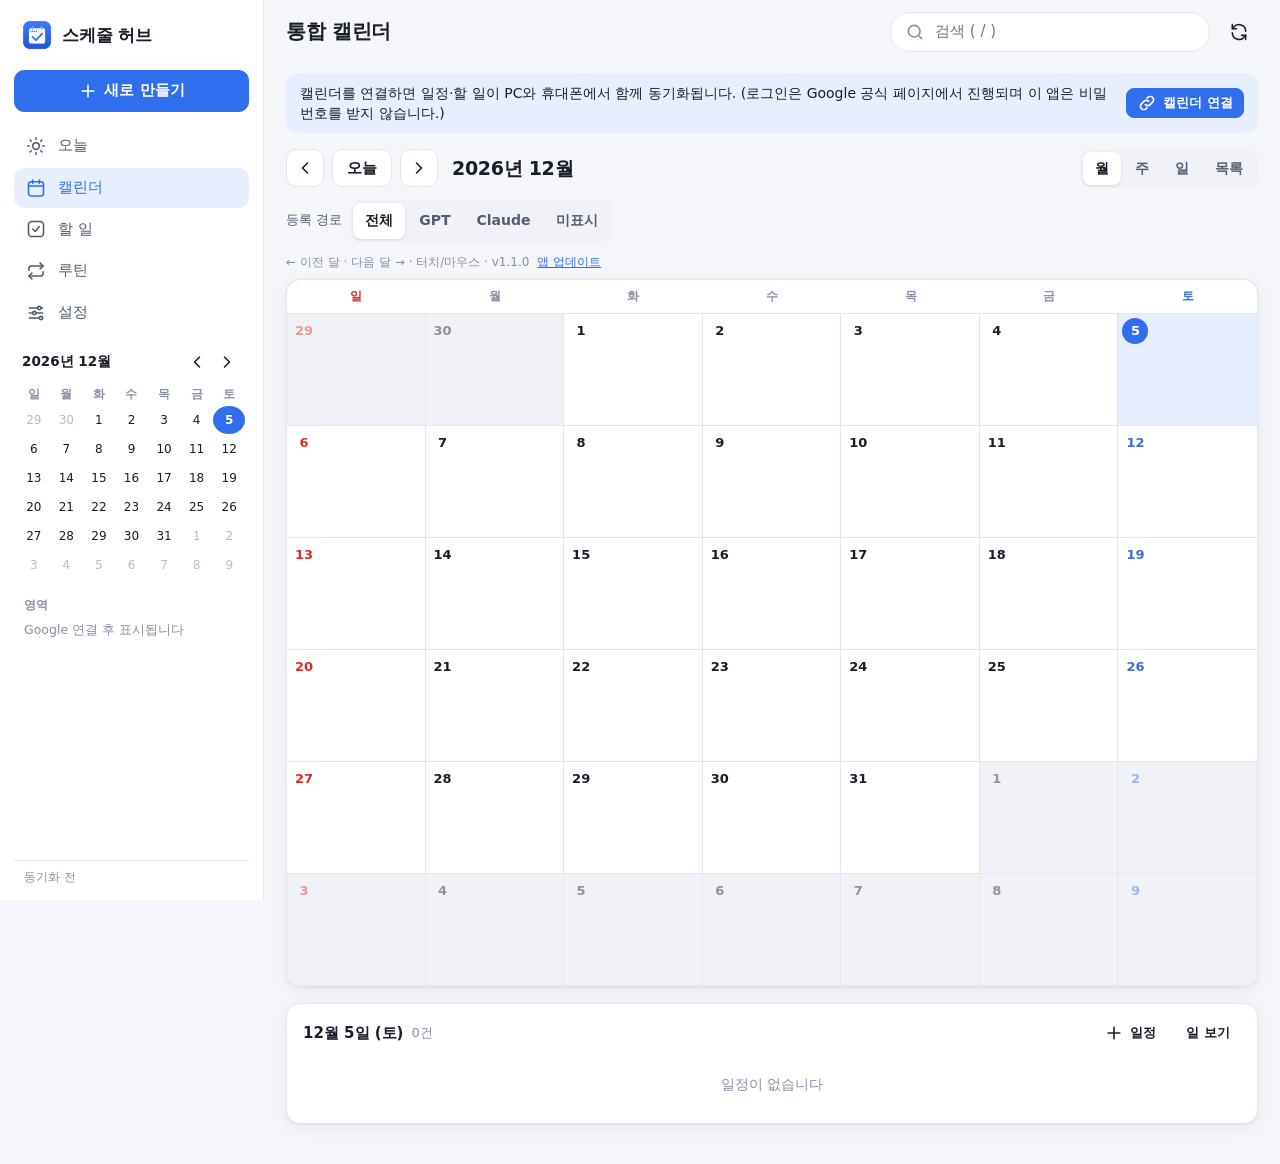
==== commit 186fef6a: "통합 캘린더에 GPT와 Claude 등록 경로 표시 · v1.1.0" ====
--- a/index.html
+++ b/index.html
@@ -4,7 +4,7 @@
   <meta charset="utf-8">
   <meta name="viewport" content="width=device-width, initial-scale=1, viewport-fit=cover">
   <title>스케줄 허브</title>
-  <meta name="schedule-hub-release" content="1.0.8">
+  <meta name="schedule-hub-release" content="1.1.0">
   <meta name="description" content="Google 캘린더·삼성 캘린더와 동기화되는 통합 일정·할 일·루틴 관리 앱">
   <meta name="theme-color" content="#f5f6fa">
   <meta name="mobile-web-app-capable" content="yes">
@@ -14,10 +14,10 @@
   <link rel="icon" type="image/png" sizes="192x192" href="icons/icon-192.png">
   <link rel="apple-touch-icon" href="icons/apple-touch-icon.png">
   <link rel="stylesheet" href="css/app.css">
-  <link rel="stylesheet" href="css/calendar-swipe.css?v=1.0.8">
-  <script type="module" src="js/main.js"></script>
+  <link rel="stylesheet" href="css/calendar-swipe.css?v=1.1.0">
+  <script type="module" src="js/main.js?v=1.1.0"></script>
   <script type="module" src="js/event-complete.js"></script>
-  <script type="module" src="js/calendar-swipe.js?v=1.0.8"></script>
+  <script type="module" src="js/calendar-swipe.js?v=1.1.0"></script>
 </head>
 <body>
   <div id="app" aria-busy="true">
--- a/css/app.css
+++ b/css/app.css
@@ -776,6 +776,36 @@
 }
 
 /* ───────── 캘린더 ───────── */
+.source-filter {
+  display: flex;
+  align-items: center;
+  flex-wrap: wrap;
+  gap: 8px;
+  margin: 0 0 12px;
+  font-size: 13px;
+  color: var(--text-2);
+}
+.source-filter button { min-height: 36px; }
+.source-badge {
+  display: inline-block;
+  padding: 0 5px;
+  border: 1px solid var(--line);
+  border-radius: 4px;
+  font-size: 11px;
+  line-height: 1.4;
+  white-space: nowrap;
+}
+.source-badge.compact {
+  flex-shrink: 0;
+  padding: 0 2px;
+  border-color: currentColor;
+  font-size: 9px;
+  line-height: 1.2;
+  font-weight: 700;
+  text-decoration: none;
+}
+.tg-ev .source-badge { margin-right: 3px; }
+
 .cal-tools {
   display: flex;
   align-items: center;
